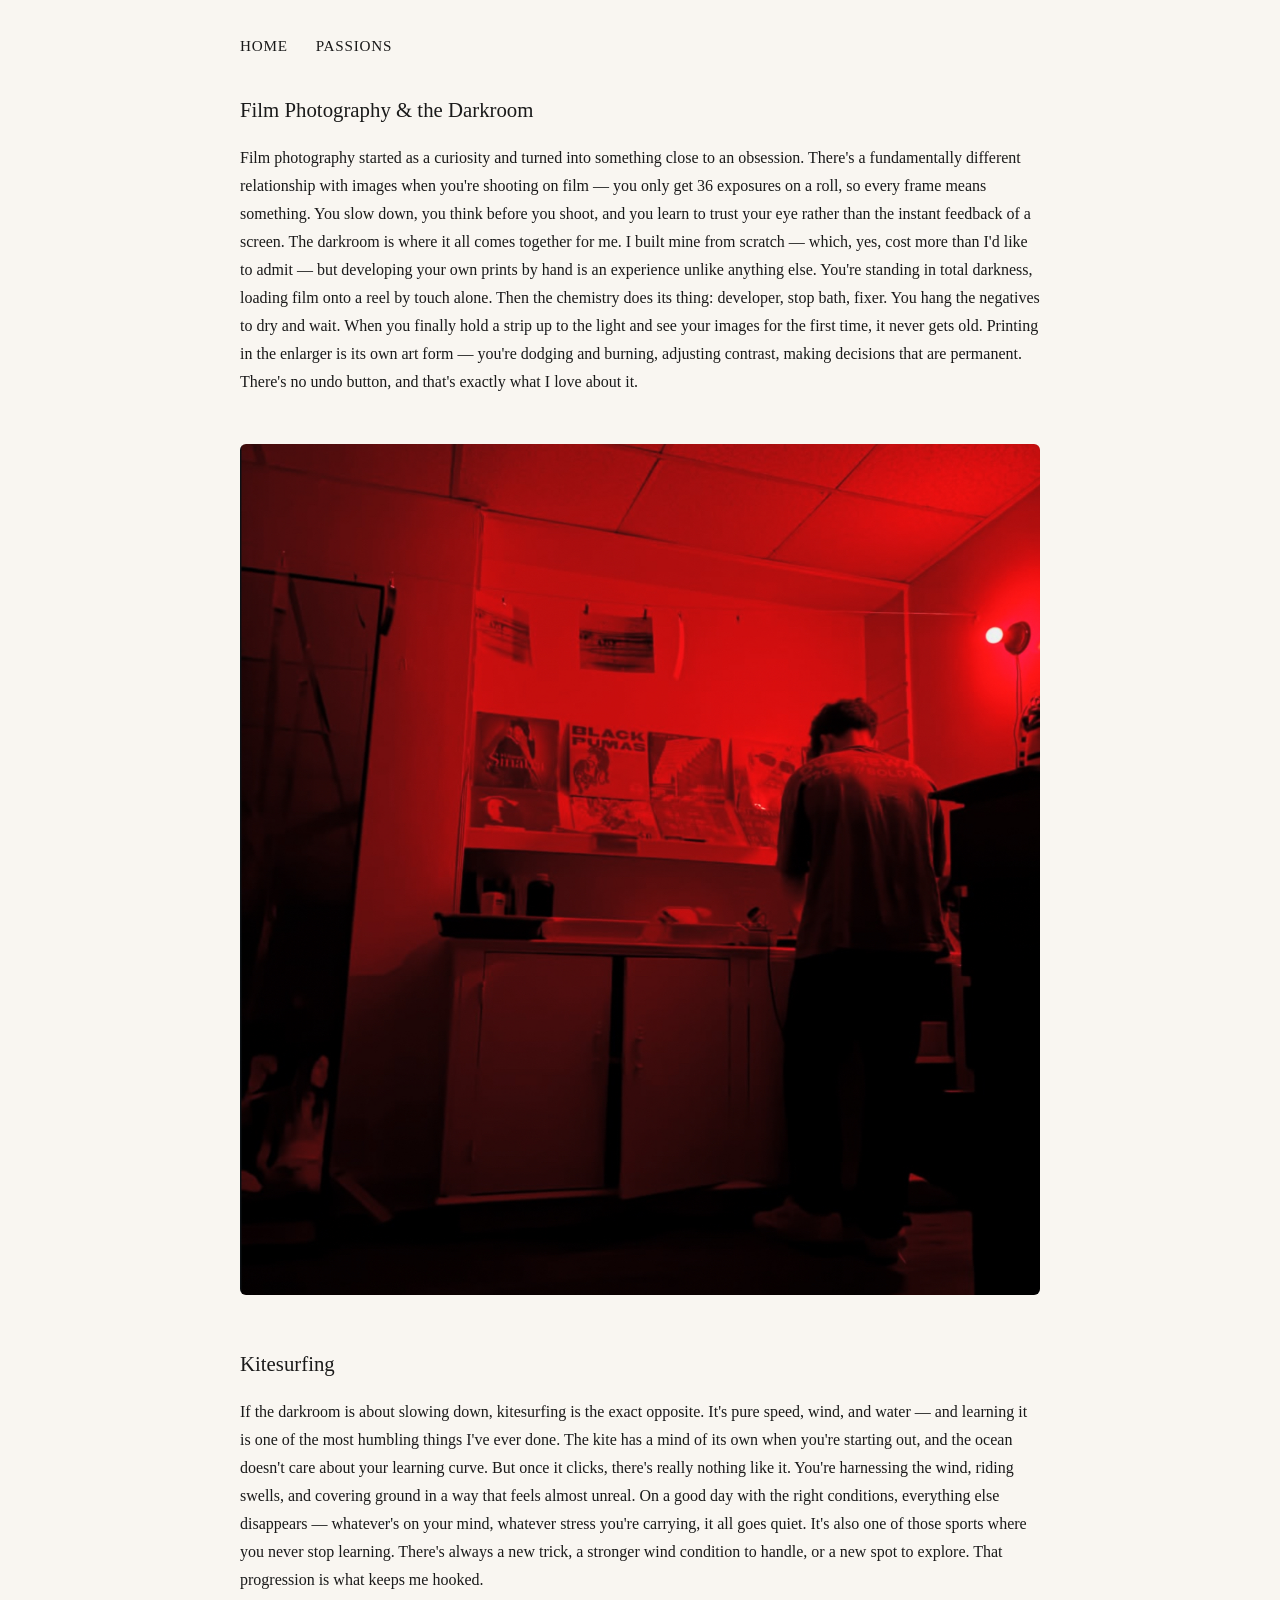
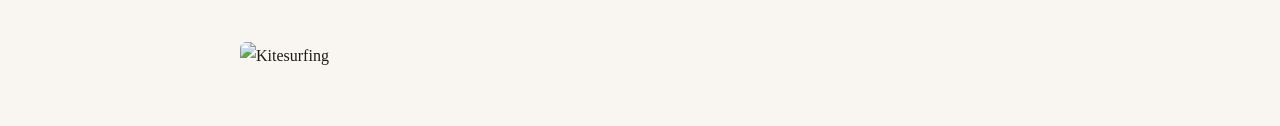
==== skills.html @ 659fffc0 "website" ====
<!DOCTYPE html>
<html lang="en">
<head>
  <meta charset="UTF-8">
  <title>Vicente — Passions</title>
  <link rel="stylesheet" href="style.css">
</head>
<body>

  <nav>
    <a href="index.html">Home</a>
    <a href="skills.html">Passions</a>
  </nav>

  <h2>Film Photography & the Darkroom</h2>

  <p>Film photography started as a curiosity and turned into something close to an obsession. There's a fundamentally different relationship with images when you're shooting on film — you only get 36 exposures on a roll, so every frame means something. You slow down, you think before you shoot, and you learn to trust your eye rather than the instant feedback of a screen.

  The darkroom is where it all comes together for me. I built mine from scratch — which, yes, cost more than I'd like to admit — but developing your own prints by hand is an experience unlike anything else. You're standing in total darkness, loading film onto a reel by touch alone. Then the chemistry does its thing: developer, stop bath, fixer. You hang the negatives to dry and wait. When you finally hold a strip up to the light and see your images for the first time, it never gets old. Printing in the enlarger is its own art form — you're dodging and burning, adjusting contrast, making decisions that are permanent. There's no undo button, and that's exactly what I love about it.</p>

  <img src="darkroom.jpg" alt="My darkroom setup">

  <h2>Kitesurfing</h2>

  <p>If the darkroom is about slowing down, kitesurfing is the exact opposite. It's pure speed, wind, and water — and learning it is one of the most humbling things I've ever done. The kite has a mind of its own when you're starting out, and the ocean doesn't care about your learning curve.

  But once it clicks, there's really nothing like it. You're harnessing the wind, riding swells, and covering ground in a way that feels almost unreal. On a good day with the right conditions, everything else disappears — whatever's on your mind, whatever stress you're carrying, it all goes quiet. It's also one of those sports where you never stop learning. There's always a new trick, a stronger wind condition to handle, or a new spot to explore. That progression is what keeps me hooked.</p>

  <img src="kite.jpg" alt="Kitesurfing">

  
</body>
</html>
---- style.css ----
body {
    font-family: Georgia, serif;
    max-width: 800px;
    margin: 0 auto;
    padding: 2rem;
    background: #f9f6f1;
    color: #1a1a1a;
    line-height: 1.75;
  }
  
  nav {
    margin-bottom: 2rem;
  }
  
  nav a {
    margin-right: 1.5rem;
    text-decoration: none;
    color: #1a1a1a;
    font-size: 0.95rem;
    text-transform: uppercase;
    letter-spacing: 0.05em;
  }
  
  nav a:hover {
    color: #c8612a;
  }
  
  h1 {
    font-size: 1.4rem;
    font-weight: normal;
    line-height: 1.8;
    margin-bottom: 2rem;
  }
  
  h2 {
    font-size: 1.3rem;
    font-weight: normal;
    margin-bottom: 1rem;
  }
  
  p {
    margin-bottom: 1.5rem;
  }
  
  img {
    width: 100%;
    margin: 1.5rem 0;
    border-radius: 6px;
  }
  
  #contact {
    margin-top: 3rem;
    padding-top: 1.5rem;
    border-top: 1px solid #ddd;
  }
  
  #contact a {
    margin-right: 1.5rem;
    color: #c8612a;
    text-decoration: none;
  }
  
  #contact a:hover {
    text-decoration: underline;
  }
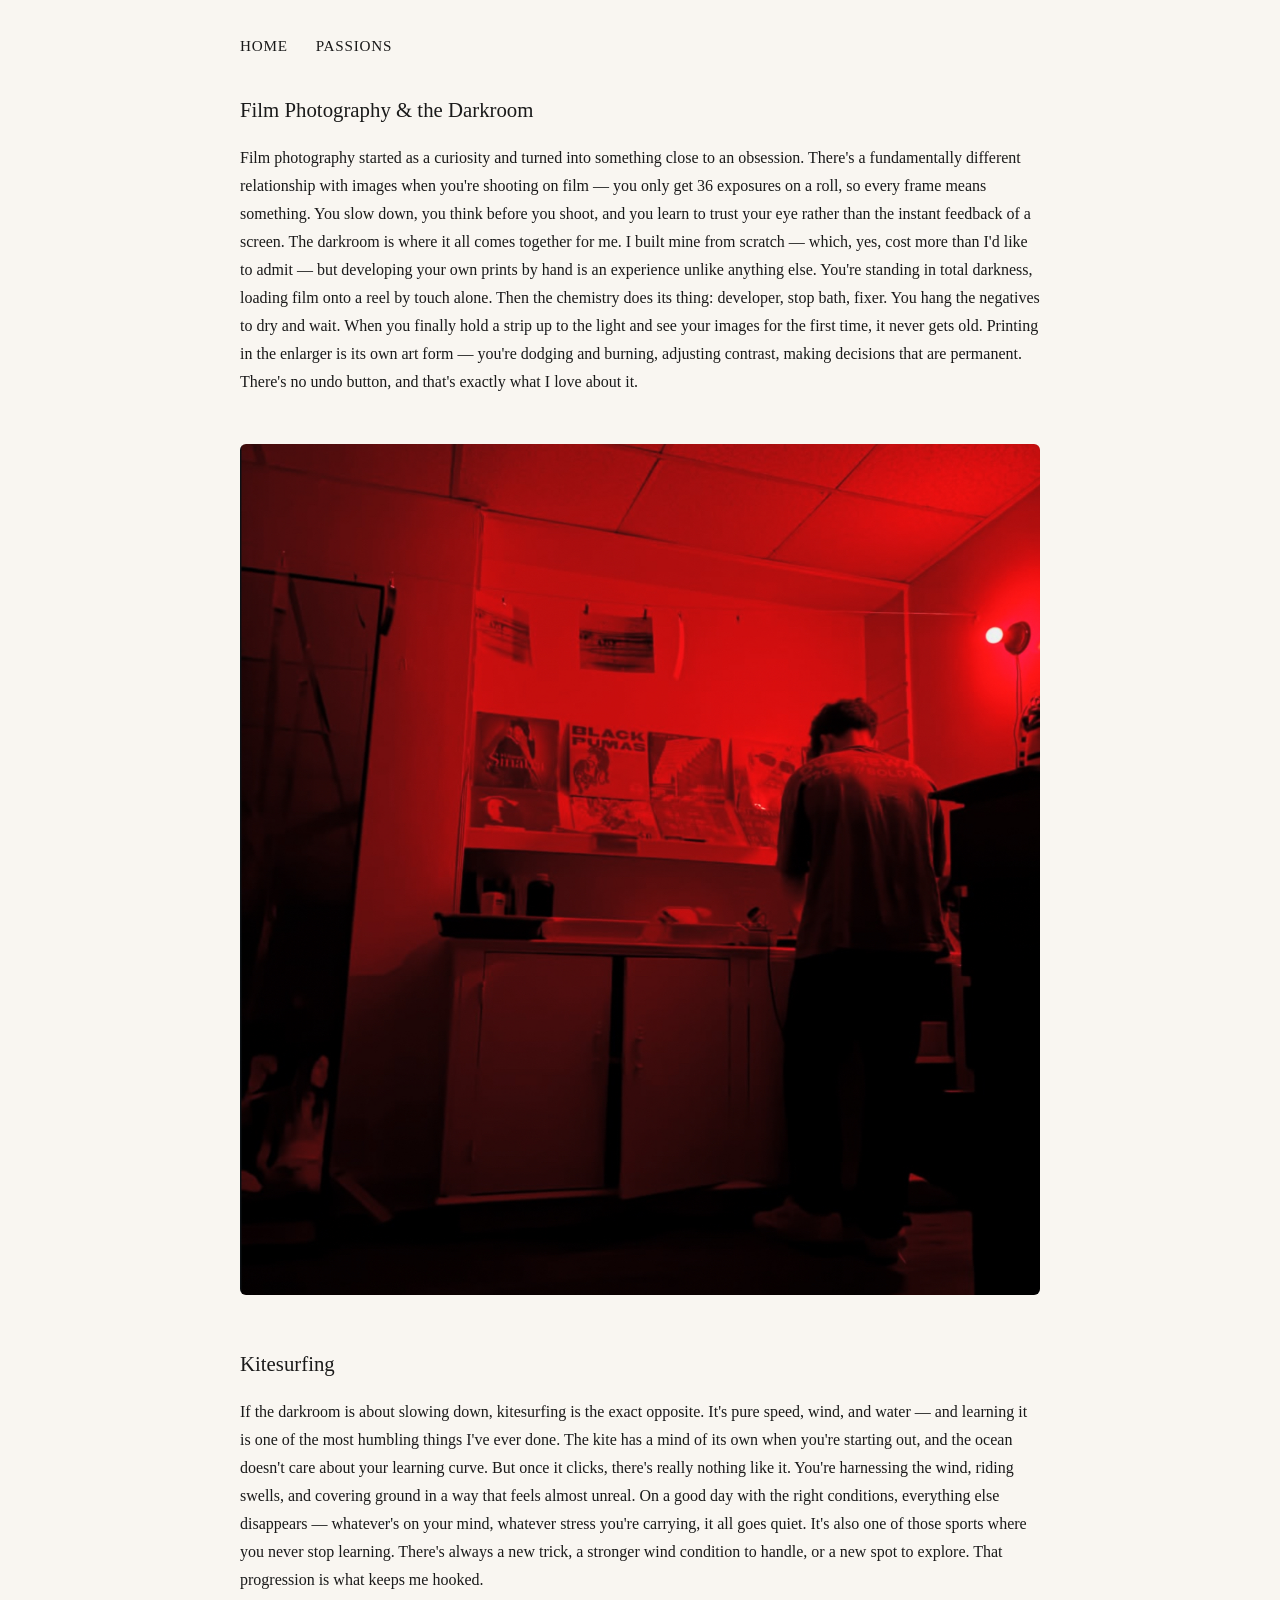
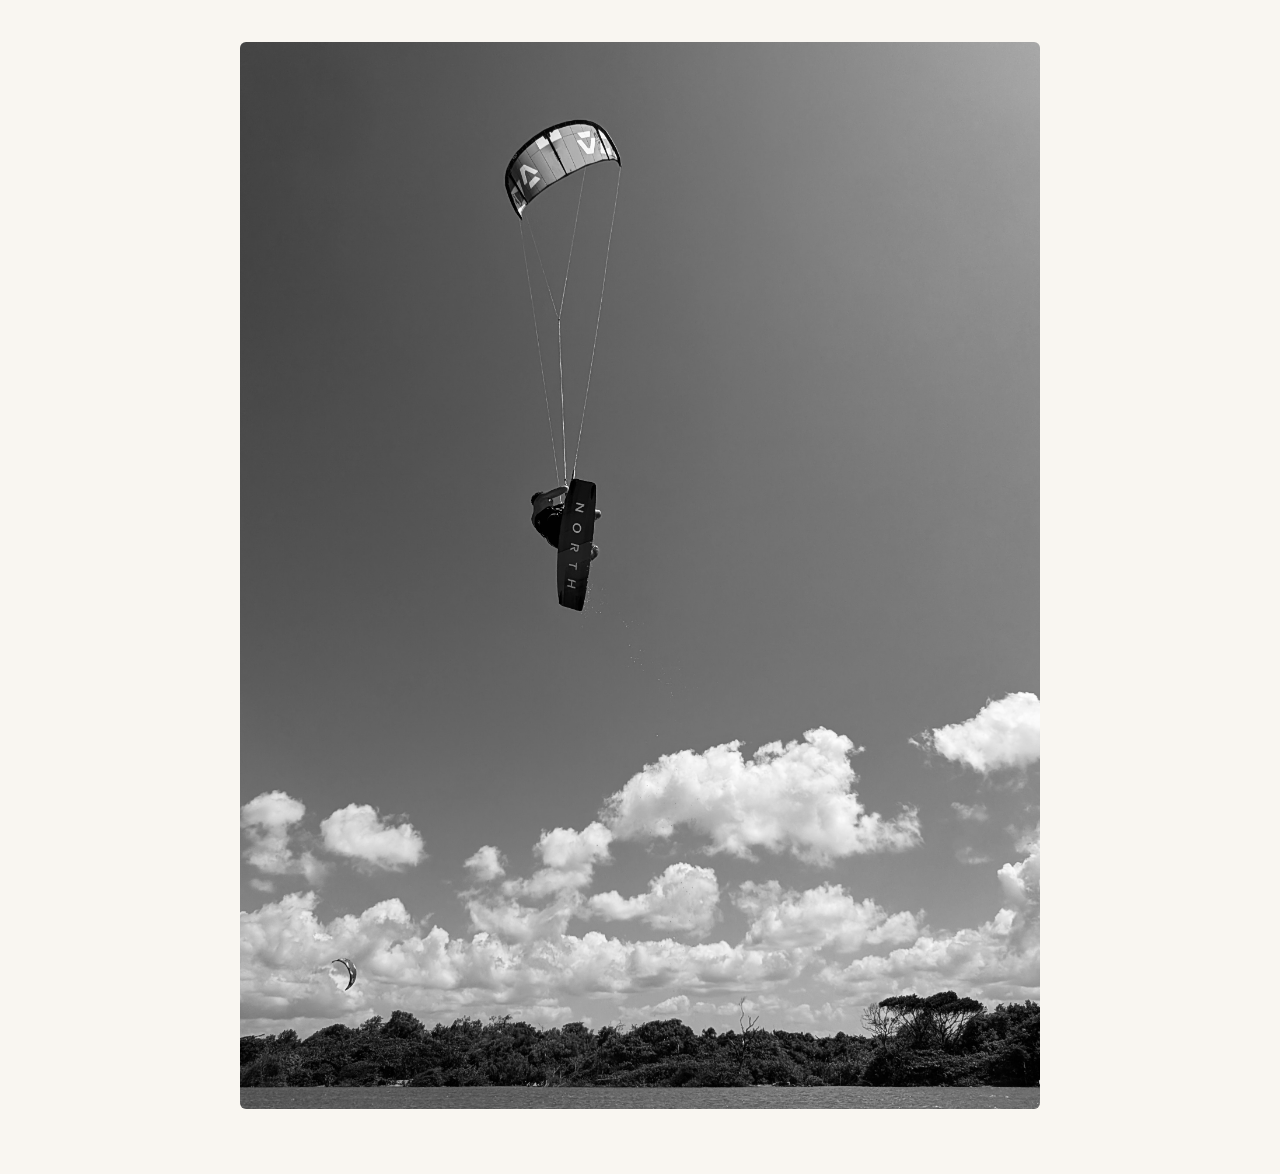
==== commit 6c77deca: "Update skills.html" ====
--- a/skills.html
+++ b/skills.html
@@ -26,8 +26,8 @@
 
   But once it clicks, there's really nothing like it. You're harnessing the wind, riding swells, and covering ground in a way that feels almost unreal. On a good day with the right conditions, everything else disappears — whatever's on your mind, whatever stress you're carrying, it all goes quiet. It's also one of those sports where you never stop learning. There's always a new trick, a stronger wind condition to handle, or a new spot to explore. That progression is what keeps me hooked.</p>
 
-  <img src="kite.jpg" alt="Kitesurfing">
+  <img src="kite.JPG" alt="Kitesurfing">
 
   
 </body>
-</html>+</html>
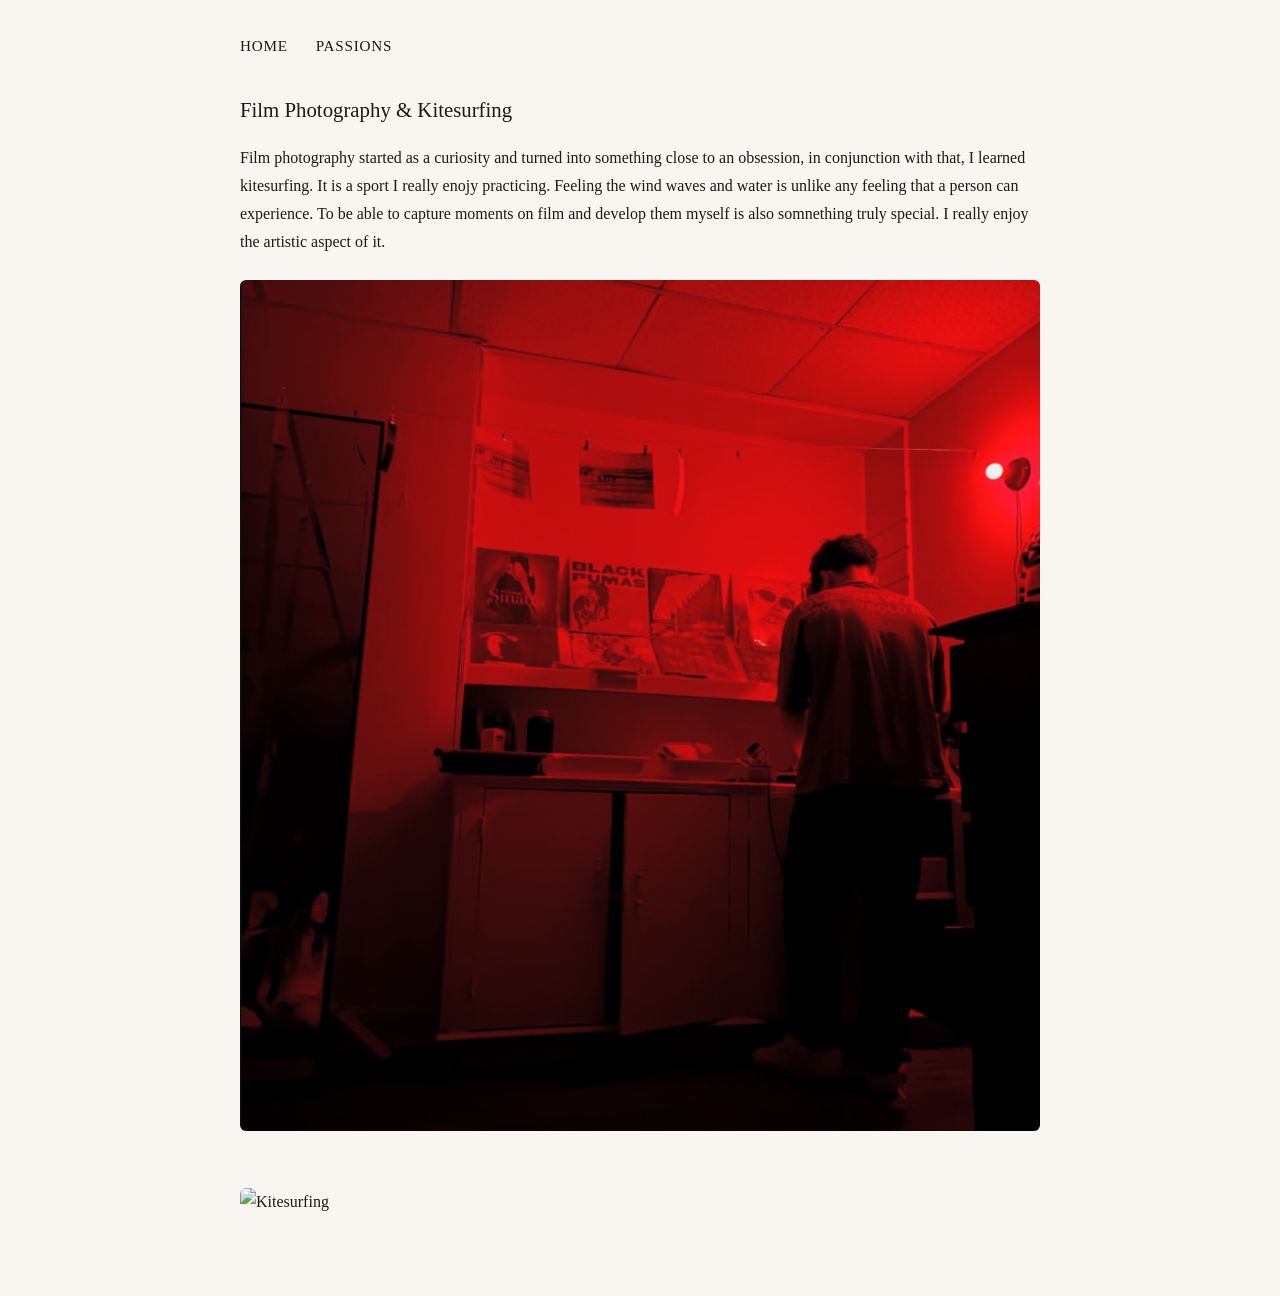
==== commit 2e487bb6: "Update skills.html" ====
--- a/skills.html
+++ b/skills.html
@@ -12,21 +12,14 @@
     <a href="skills.html">Passions</a>
   </nav>
 
-  <h2>Film Photography & the Darkroom</h2>
+  <h2>Film Photography & Kitesurfing</h2>
 
-  <p>Film photography started as a curiosity and turned into something close to an obsession. There's a fundamentally different relationship with images when you're shooting on film — you only get 36 exposures on a roll, so every frame means something. You slow down, you think before you shoot, and you learn to trust your eye rather than the instant feedback of a screen.
-
-  The darkroom is where it all comes together for me. I built mine from scratch — which, yes, cost more than I'd like to admit — but developing your own prints by hand is an experience unlike anything else. You're standing in total darkness, loading film onto a reel by touch alone. Then the chemistry does its thing: developer, stop bath, fixer. You hang the negatives to dry and wait. When you finally hold a strip up to the light and see your images for the first time, it never gets old. Printing in the enlarger is its own art form — you're dodging and burning, adjusting contrast, making decisions that are permanent. There's no undo button, and that's exactly what I love about it.</p>
+  <p>Film photography started as a curiosity and turned into something close to an obsession, in conjunction with that, I learned kitesurfing. It is a sport I really enojy practicing. Feeling the wind waves and water is unlike any feeling that a person can experience. To be able to capture moments on film and develop them myself is also somnething truly special. I really enjoy the artistic aspect of it.
+    
 
   <img src="darkroom.jpg" alt="My darkroom setup">
 
-  <h2>Kitesurfing</h2>
-
-  <p>If the darkroom is about slowing down, kitesurfing is the exact opposite. It's pure speed, wind, and water — and learning it is one of the most humbling things I've ever done. The kite has a mind of its own when you're starting out, and the ocean doesn't care about your learning curve.
-
-  But once it clicks, there's really nothing like it. You're harnessing the wind, riding swells, and covering ground in a way that feels almost unreal. On a good day with the right conditions, everything else disappears — whatever's on your mind, whatever stress you're carrying, it all goes quiet. It's also one of those sports where you never stop learning. There's always a new trick, a stronger wind condition to handle, or a new spot to explore. That progression is what keeps me hooked.</p>
-
-  <img src="kite.JPG" alt="Kitesurfing">
+  <img src="kite.jpeg" alt="Kitesurfing">
 
   
 </body>
